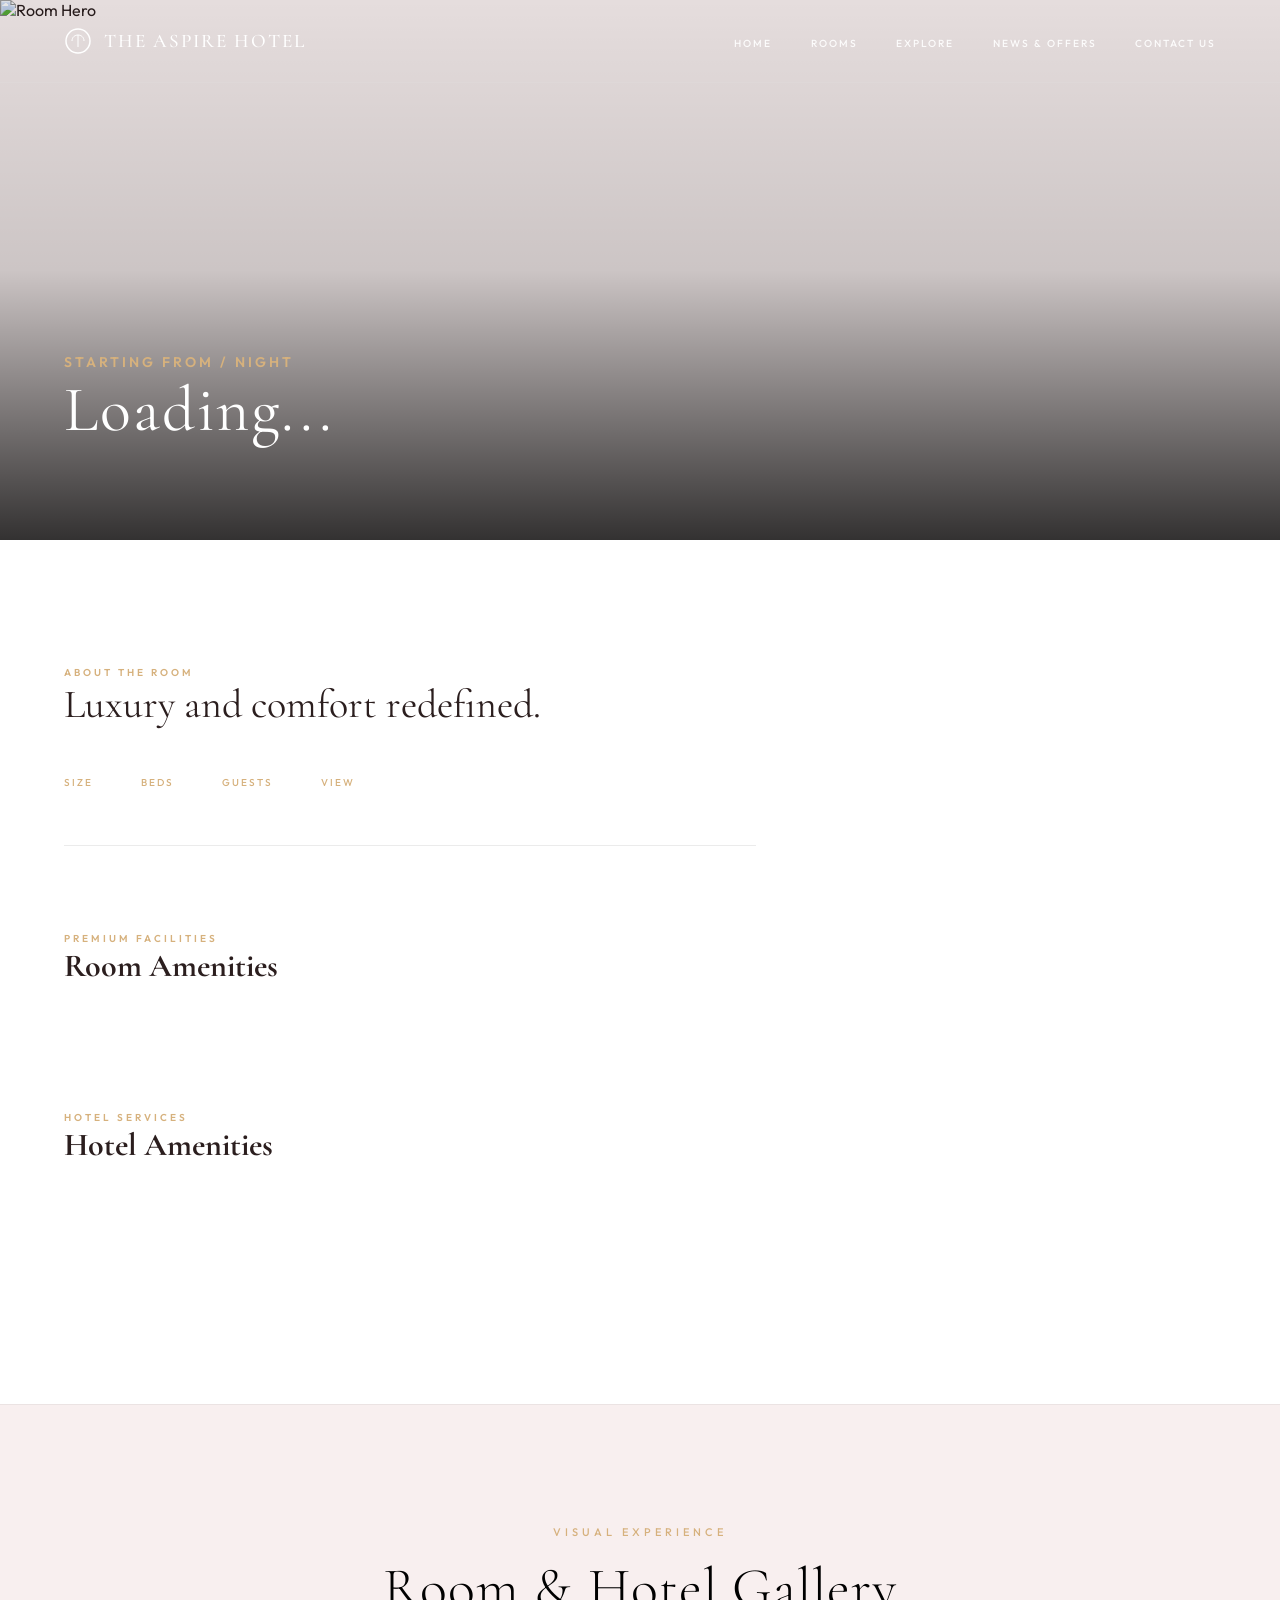
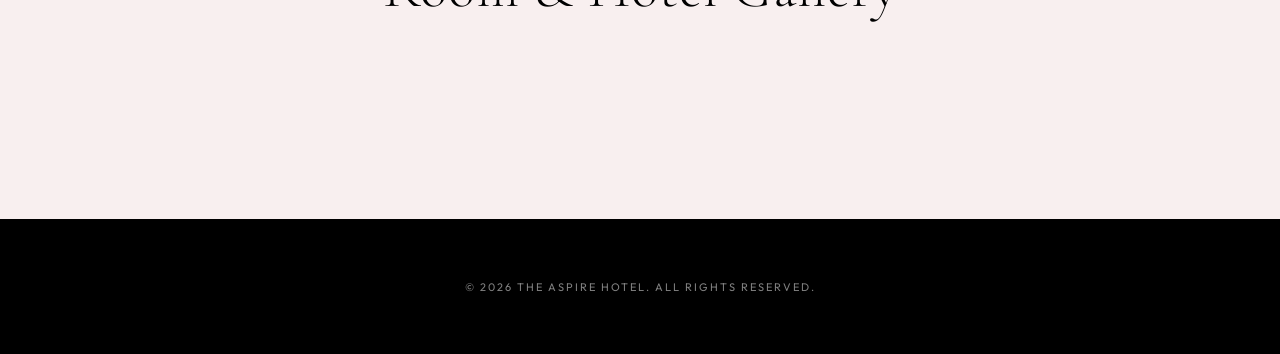
==== room-details.html @ 293cb463 "new" ====
<!doctype html>
<html lang="en">
  <head>
    <meta charset="UTF-8" />
    <meta name="viewport" content="width=device-width, initial-scale=1.0" />
    <title>Room Details – The Aspire Hotel</title>
    <link rel="stylesheet" href="./style.css" />
  </head>
  <body>
    <!-- NAV (Glassmorphism) -->
    <nav id="main-nav" class="scrolled">
      <a href="./index.html#home" class="nav-logo">
        <svg viewBox="0 0 28 28" fill="none" xmlns="http://www.w3.org/2000/svg">
          <circle
            cx="14"
            cy="14"
            r="12"
            stroke="currentColor"
            stroke-width="1.5"
          />
          <path
            d="M8 14 C8 10 11 8 14 8 C17 8 20 10 20 14"
            stroke="currentColor"
            stroke-width="1"
            fill="none"
          />
          <line
            x1="14"
            y1="8"
            x2="14"
            y2="20"
            stroke="currentColor"
            stroke-width="1"
          />
        </svg>
        The Aspire Hotel
      </a>
      <ul class="nav-links">
        <li><a href="./index.html#home">Home</a></li>
        <li><a href="./index.html#rooms">Rooms</a></li>
        <li><a href="./index.html#explore">Explore</a></li>
        <li><a href="./index.html#news-offers">News & Offers</a></li>
        <li><a href="./index.html#contact">Contact Us</a></li>
      </ul>
      <button class="nav-hamburger" id="nav-hamburger" aria-label="Open menu">
        <span></span><span></span><span></span>
      </button>
    </nav>

    <!-- MOBILE MENU DRAWER -->
    <div class="mobile-menu" id="mobile-menu">
      <button
        class="mobile-menu-close"
        id="mobile-menu-close"
        aria-label="Close menu"
      >
        ✕
      </button>
      <ul class="mobile-nav-links">
        <li><a href="./index.html#home">Home</a></li>
        <li><a href="./index.html#rooms">Rooms</a></li>
        <li><a href="./index.html#explore">Explore</a></li>
        <li><a href="./index.html#news-offers">News & Offers</a></li>
        <li><a href="./index.html#contact">Contact Us</a></li>
      </ul>
    </div>
    <div class="mobile-menu-overlay" id="mobile-menu-overlay"></div>

    <!-- HERO SECTION -->
    <section class="details-hero">
      <img
        src=""
        id="details-hero-img"
        alt="Room Hero"
        class="details-hero-img"
      />
      <div class="details-hero-overlay">
        <span class="details-room-price" id="room-price-info"
          >Starting From <span id="room-price-val"></span> / Night</span
        >
        <h1 class="details-room-name" id="room-name">Loading...</h1>
      </div>
    </section>

    <!-- MAIN CONTENT -->
    <main class="details-main">
      <div class="details-grid">
        <div class="details-content">
          <div class="reveal">
            <span class="amenities-eyebrow">ABOUT THE ROOM</span>
            <h2 class="title">Luxury and comfort redefined.</h2>
            <p class="details-desc" id="details-desc"></p>
          </div>

          <!-- Room Stats -->
          <div class="details-stats reveal">
            <div class="stat-box">
              <span class="label">Size</span>
              <span class="value" id="stat-size"></span>
            </div>
            <div class="stat-box">
              <span class="label">Beds</span>
              <span class="value" id="stat-beds"></span>
            </div>
            <div class="stat-box">
              <span class="label">Guests</span>
              <span class="value" id="stat-guests"></span>
            </div>
            <div class="stat-box">
              <span class="label">View</span>
              <span class="value" id="stat-view"></span>
            </div>
          </div>

          <!-- Room Amenities -->
          <div class="amenities-container">
            <div class="amenities-header reveal">
              <span class="amenities-eyebrow">PREMIUM FACILITIES</span>
              <h3 class="amenities-title">Room Amenities</h3>
            </div>
            <div class="amenities-grid" id="room-amenities-grid">
              <!-- Dynamically populated -->
            </div>
          </div>

          <!-- Hotel Amenities -->
          <div class="amenities-container">
            <div class="amenities-header reveal">
              <span class="amenities-eyebrow">HOTEL SERVICES</span>
              <h3 class="amenities-title">Hotel Amenities</h3>
            </div>
            <div class="amenities-grid" id="hotel-amenities-grid">
              <!-- Dynamically populated -->
            </div>
          </div>
        </div>
      </div>
    </main>

    <!-- DIRECT GALLERY GRID VIEW (Full Width) -->
    <section class="details-gallery reveal">
      <div class="gallery-header-new">
        <span class="section-eyebrow">VISUAL EXPERIENCE</span>
        <h2 class="section-title">Room & Hotel Gallery</h2>
      </div>
      <div class="gallery-grid-new" id="gallery-grid">
        <!-- Dynamically populated -->
      </div>
    </section>

    <!-- FOOTER (Simplified) -->
    <footer
      style="padding: 60px 0; background: #000; color: #fff; text-align: center"
    >
      <p style="font-size: 11px; letter-spacing: 2px; opacity: 0.5">
        &copy; 2026 THE ASPIRE HOTEL. ALL RIGHTS RESERVED.
      </p>
    </footer>

    <!-- LIGHTBOX MODAL -->
    <div id="lightbox" class="lightbox">
      <span class="lightbox-close">&times;</span>
      <button class="lightbox-prev">&lsaquo;</button>
      <div class="lightbox-content">
        <img id="lightbox-img" src="" alt="Gallery Image" />
        <div id="lightbox-caption" class="lightbox-caption"></div>
      </div>
      <button class="lightbox-next">&rsaquo;</button>
    </div>

    <!-- Scripts -->
    <script src="./roomsData.js"></script>
    <script src="./script.js"></script>
  </body>
</html>
---- style.css ----
@import url("https://fonts.googleapis.com/css2?family=Cormorant+Garamond:ital,wght@0,300;0,400;0,500;0,600;1,300;1,400&family=Outfit:wght@200;300;400;500;700&display=swap");

:root {
  /* OKLCH Color Palette - Premium Light Theme */
  --gold: oklch(0.78 0.08 75);
  --gold-light: oklch(0.85 0.06 75);
  --gold-dark: oklch(0.65 0.12 75);

  --base: oklch(0.98 0.01 20);
  --surface: oklch(0.96 0.01 20);
  --elevated: oklch(0.94 0.01 20);

  --text-main: oklch(0.25 0.02 20);
  --text-muted: oklch(0.45 0.02 20);

  --font-serif: "Cormorant Garamond", serif;
  --font-sans: "Outfit", sans-serif;

  --glass-bg: rgba(255, 255, 255, 0.7);
  --glass-border: rgba(0, 0, 0, 0.08);
  --shadow-sm: 0 4px 12px rgba(0, 0, 0, 0.05);
  --shadow-md: 0 12px 32px rgba(0, 0, 0, 0.08);

  /* Fluid Sizing & Typography */
  --space-unit: clamp(1rem, 2vw, 2rem);
  --section-padding: clamp(60px, 10vw, 120px);
  --container-px: clamp(24px, 5vw, 64px);

  --h1-size: clamp(40px, 8vw, 90px);
  --h2-size: clamp(32px, 5vw, 56px);
  --h3-size: clamp(24px, 3vw, 32px);
  --body-size: clamp(14px, 1.1vw, 16px);
}

.container {
  max-width: 1400px;
  margin: 0 auto;
  width: 100%;
}

/* ── GENERIC SECTION HEADERS ── */
.section-header {
  text-align: center;
  margin-bottom: clamp(40px, 8vw, 80px);
}

.section-eyebrow {
  display: block;
  font-size: 11px;
  letter-spacing: 4px;
  color: var(--gold);
  margin-bottom: 16px;
  font-weight: 500;
  text-transform: uppercase;
}

.section-title {
  font-family: var(--font-serif);
  font-size: var(--h2-size);
  color: #000;
  font-weight: 300;
  letter-spacing: 1px;
  line-height: 1.2;
}

.section-sub {
  font-size: 16px;
  color: var(--text-muted);
  max-width: 600px;
  margin: 20px auto 0;
  line-height: 1.6;
  font-weight: 300;
}

*,
*::before,
*::after {
  margin: 0;
  padding: 0;
  box-sizing: border-box;
}

html {
  scroll-behavior: smooth;
  scroll-padding-top: 100px; /* Enhanced for sticky header */
}

img,
svg {
  max-width: 100%;
  height: auto;
  display: block;
}

body {
  font-family: var(--font-sans);
  background: var(--base);
  color: var(--text-main);
  overflow-x: hidden;
  -webkit-font-smoothing: antialiased;
}

/* ── NAV ── */
nav {
  position: fixed;
  top: 0;
  left: 0;
  right: 0;
  z-index: 1000;
  display: flex;
  align-items: center;
  justify-content: space-between;
  gap: 40px; /* Prevent merging on zoom */
  padding: clamp(16px, 3vh, 32px) var(--container-px);
  transition: all 0.5s cubic-bezier(0.19, 1, 0.22, 1);
  border-bottom: 1px solid rgba(255, 255, 255, 0.05);
}

nav.scrolled {
  padding: 14px var(--container-px);
  background: rgba(255, 255, 255, 0.85);
  backdrop-filter: blur(24px);
  -webkit-backdrop-filter: blur(24px);
  border-bottom: 1px solid rgba(0, 0, 0, 0.1);
  box-shadow: 0 10px 30px rgba(0, 0, 0, 0.03);
}

.nav-logo {
  display: flex;
  align-items: center;
  gap: 12px;
  font-family: var(--font-serif);
  font-size: clamp(16px, 1.5vw, 20px);
  font-weight: 500;
  color: #fff;
  letter-spacing: 2px;
  text-transform: uppercase;
  text-decoration: none;
  transition: color 0.4s ease;
  white-space: nowrap;
}

nav.scrolled .nav-logo {
  color: var(--text-main);
}

.nav-logo svg {
  width: 28px !important;
  height: 28px !important;
  flex-shrink: 0;
  transition: transform 0.3s ease;
}

.nav-links {
  display: flex;
  gap: clamp(20px, 3vw, 40px);
  list-style: none;
}

.nav-links a {
  color: rgba(255, 255, 255, 0.9);
  font-size: clamp(10px, 0.8vw, 11px);
  letter-spacing: 2px;
  text-transform: uppercase;
  text-decoration: none;
  font-weight: 500;
  transition: all 0.3s ease;
  position: relative;
  white-space: nowrap;
}

nav.scrolled .nav-links a {
  color: var(--text-main);
}

.nav-links a::after {
  content: "";
  position: absolute;
  bottom: -4px;
  left: 0;
  width: 0;
  height: 1px;
  background: var(--gold);
  transition: width 0.3s ease;
}

.nav-links a:hover {
  color: var(--gold);
  opacity: 1;
}

.nav-links a:hover::after {
  width: 100%;
}

.nav-btn {
  background: var(--gold);
  color: #fff;
  padding: 12px 28px;
  font-size: 11px;
  letter-spacing: 2.2px;
  text-transform: uppercase;
  font-weight: 600;
  font-family: var(--font-sans);
  border: none;
  border-radius: 0;
  cursor: pointer;
  transition: all 0.4s cubic-bezier(0.19, 1, 0.22, 1);
  text-decoration: none;
}

.nav-btn:hover {
  background: var(--gold-light);
  transform: translateY(-2px);
  box-shadow: 0 4px 20px rgba(0, 0, 0, 0.4);
}

/* Hamburger */
.nav-hamburger {
  display: none;
  flex-direction: column;
  gap: 5px;
  background: none;
  border: none;
  cursor: pointer;
  padding: 6px;
}

.nav-hamburger span {
  display: block;
  width: 24px;
  height: 2px;
  background: #fff;
  border-radius: 2px;
  transition: all 0.3s cubic-bezier(0.4, 0, 0.2, 1);
}

nav.scrolled .nav-hamburger span {
  background: var(--text-main);
}

/* ── MOBILE MENU ── */
.mobile-menu {
  position: fixed;
  top: 0;
  right: -100%;
  width: min(320px, 85vw);
  height: 100vh;
  background: var(--surface);
  z-index: 2000;
  padding: 60px 40px 40px;
  transition: right 0.4s cubic-bezier(0.4, 0, 0.2, 1);
  border-left: 1px solid var(--glass-border);
  display: flex;
  flex-direction: column;
}

.mobile-menu.open {
  right: 0;
}

.mobile-menu-close {
  position: absolute;
  top: 20px;
  right: 20px;
  background: none;
  border: 1px solid var(--glass-border);
  color: var(--text-main);
  width: 36px;
  height: 36px;
  border-radius: 50%;
  font-size: 14px;
  cursor: pointer;
  transition: all 0.3s;
}

.mobile-menu-close:hover {
  border-color: var(--gold);
  color: var(--gold);
}

.mobile-nav-links {
  list-style: none;
  display: flex;
  flex-direction: column;
  gap: 28px;
  margin-top: 20px;
}

.mobile-nav-links a {
  color: var(--text-main);
  text-decoration: none;
  font-family: var(--font-serif);
  font-size: 24px;
  font-weight: 400;
  letter-spacing: 2px;
  transition: color 0.3s;
}

.mobile-nav-links a:hover {
  color: var(--gold);
}

.mobile-menu-overlay {
  position: fixed;
  inset: 0;
  background: rgba(0, 0, 0, 0.6);
  z-index: 1999;
  opacity: 0;
  pointer-events: none;
  transition: opacity 0.4s;
  backdrop-filter: blur(4px);
}

.mobile-menu-overlay.open {
  opacity: 1;
  pointer-events: all;
}

/* ── HERO ── */
.hero {
  min-height: 100vh;
  position: relative;
  display: flex;
  flex-direction: column;
  align-items: center;
  justify-content: center;
  overflow: hidden;
  padding-top: 80px;
}

/* ── SLIDER SYSTEM ── */
[data-slider] {
  position: relative;
  overflow: hidden;
  width: 100%;
}

.hero-slider {
  position: absolute;
  inset: 0;
  height: 100%;
  width: 100%;
}

.hero-video {
  position: absolute;
  inset: 0;
  width: 100%;
  height: 100%;
  object-fit: cover;
  z-index: 0;
}

.slider-track {
  display: flex;
  height: 100%;
  transition: transform 0.8s cubic-bezier(0.65, 0, 0.35, 1);
  will-change: transform;
}

.slider-slide {
  flex: 0 0 100%;
  width: 100%;
  height: 100%;
  position: relative;
  background-size: cover;
  background-position: center;
}

.slider-slide img {
  width: 100%;
  height: 100%;
  object-fit: cover;
}

/* Hero Specific Navigation */
.hero-nav .slider-arrow {
  position: absolute;
  top: clamp(60%, 75%, 85%); /* Position lower on mobile/zoom */
  transform: translateY(-50%);
  width: clamp(44px, 5vw, 54px);
  height: clamp(44px, 5vw, 54px);
  background: rgba(0, 0, 0, 0.3);
  backdrop-filter: blur(10px);
  -webkit-backdrop-filter: blur(10px);
  border: 1px solid rgba(255, 255, 255, 0.2);
  color: #fff;
  border-radius: 50%;
  display: flex;
  align-items: center;
  justify-content: center;
  cursor: pointer;
  transition: all 0.3s ease;
  z-index: 100;
}

.hero-nav .slider-arrow.prev {
  left: var(--container-px);
}

.hero-nav .slider-arrow.next {
  right: var(--container-px);
}

.hero-slider .slider-dots {
  position: absolute;
  bottom: 40px;
  left: 50%;
  transform: translateX(-50%);
  display: flex;
  gap: 12px;
  z-index: 10;
}

.slider-dot {
  width: 8px;
  height: 8px;
  border-radius: 50%;
  background: rgba(255, 255, 255, 0.5);
  cursor: pointer;
  transition: all 0.4s cubic-bezier(0.175, 0.885, 0.32, 1.275);
  border: 1px solid rgba(0, 0, 0, 0.1);
  padding: 0;
}

.slider-dot.active {
  background: var(--gold);
  transform: scale(1.6);
  border-color: var(--gold);
}

/* Room Specific */
.room-slider {
  height: 100%;
}

.room-slider .slider-arrow {
  position: absolute;
  top: 50%;
  transform: translateY(-50%);
  width: 40px;
  height: 40px;
  background: rgba(255, 255, 255, 0.8);
  border: none;
  color: var(--text-main);
  border-radius: 50%;
  display: flex;
  align-items: center;
  justify-content: center;
  cursor: pointer;
  transition: all 0.3s;
  opacity: 0;
  z-index: 10;
}

.room-slider:hover .slider-arrow {
  opacity: 1;
}

.room-slider .slider-arrow:hover {
  background: var(--gold);
  color: #fff;
}

.room-slider .slider-arrow.prev {
  left: 20px;
}
.room-slider .slider-arrow.next {
  right: 20px;
}

.room-slider .slider-arrow svg {
  width: 20px;
  height: 20px;
}

.hero-bg {
  display: none; /* Removed in favor of hero-slider */
}

.hero-overlay {
  position: absolute;
  inset: 0;
  background: linear-gradient(
    180deg,
    rgba(0, 0, 0, 0.5) 0%,
    rgba(0, 0, 0, 0.2) 30%,
    rgba(0, 0, 0, 0.3) 70%,
    rgba(0, 0, 0, 0.6) 100%
  );
  z-index: 1;
}

.hero-content {
  position: relative;
  z-index: 2;
  text-align: center;
  color: #fff;
  max-width: 900px;
  animation: fadeUp 1.4s cubic-bezier(0.19, 1, 0.22, 1) both;
}

.hero-stars {
  color: var(--gold);
  font-size: 14px;
  letter-spacing: 8px;
  margin-bottom: 24px;
  display: flex;
  justify-content: center;
}

.hero-title {
  font-family: var(--font-serif);
  font-size: var(--h1-size);
  font-weight: 400;
  color: #fff;
  letter-spacing: clamp(4px, 1vw, 8px);
  text-transform: uppercase;
  line-height: 1;
  margin-bottom: 24px;
}

.hero-sub {
  color: rgba(255, 255, 255, 0.9);
  font-size: clamp(14px, 1.5vw, 18px);
  font-weight: 300;
  letter-spacing: 0.5px;
  max-width: 600px;
  margin: 0 auto 40px;
  line-height: 1.6;
}

.hero-explore {
  display: inline-flex;
  align-items: center;
  gap: 12px;
  color: #fff;
  font-size: 12px;
  letter-spacing: 4px;
  text-transform: uppercase;
  text-decoration: none;
  font-weight: 500;
  border-bottom: 1px solid rgba(255, 255, 255, 0.3);
  padding-bottom: 8px;
  transition: all 0.4s ease;
}

.hero-explore:hover {
  letter-spacing: 6px;
  border-color: #fff;
  gap: 20px;
}

/* Scroll Indicator */
.hero-scroll {
  position: absolute;
  right: clamp(20px, 4vw, 64px); /* Responsive offset */
  bottom: 120px; /* Move UP above bottom bar and away from arrow */
  display: flex;
  flex-direction: column;
  align-items: center;
  gap: 20px;
  color: #fff;
  z-index: 20; /* Above overlays */
  pointer-events: none;
}

.hero-scroll span {
  writing-mode: vertical-rl;
  font-size: 10px;
  letter-spacing: 5px;
  font-weight: 500;
  opacity: 0.7;
}

.scroll-line {
  width: 1px;
  height: 80px;
  background: linear-gradient(
    180deg,
    rgba(255, 255, 255, 0.5) 0%,
    rgba(255, 255, 255, 0) 100%
  );
}

/* Hero Bottom Bar */
.hero-bottom-bar {
  position: absolute;
  bottom: 0;
  left: 0;
  right: 0;
  height: clamp(40px, 12vh, 60px);

  -webkit-backdrop-filter: blur(14px);
  display: flex;
  align-items: center;
  justify-content: space-between;
  padding: 0 var(--container-px);
  z-index: 5; /* Below navigation and arrows */
}

.hero-op-info {
  display: flex;
  align-items: stretch;
  height: 100%;
}

.since-box {
  background: #fff;
  color: #000;
  display: flex;
  align-items: center;
  padding: 0 40px;
  font-size: 11px;
  letter-spacing: 2px;
  font-weight: 600;
}

.story-link {
  background: var(--gold);
  color: #fff;
  display: flex;
  align-items: center;
  padding: 0 40px;
  font-size: 11px;
  letter-spacing: 2.5px;
  text-decoration: none;
  font-weight: 600;
  transition: background 0.3s;
}

.story-link:hover {
  background: var(--gold-dark);
}

.hero-stats {
  display: flex;
  gap: clamp(20px, 4vw, 60px);
  color: #fff;
}

.stat-item {
  display: flex;
  flex-direction: column;
  gap: 4px;
}

.stat-val {
  font-family: var(--font-serif);
  font-size: 24px;
  font-weight: 500;
}

.stat-lab {
  font-size: 10px;
  letter-spacing: 2px;
  opacity: 0.6;
  text-transform: uppercase;
}

.star-mini {
  color: var(--gold);
  font-size: 12px;
}

/* (Booking strip styles removed) */

/* ── FEATURES ROW ── */
.features-row {
  background: #fff;
  padding: var(--section-padding) var(--container-px);
  border-bottom: 1px solid var(--glass-border);
}

.features-grid {
  max-width: 1400px;
  margin: 0 auto;
  display: flex;
  flex-wrap: nowrap;
  justify-content: space-between;
  gap: clamp(20px, 3vw, 40px);
}

.feature-item {
  flex: 1;
  text-align: center;
  display: flex;
  flex-direction: column;
  align-items: center;
  min-width: 0; /* Allow shrinking below content size if needed */
}

.feature-icon {
  width: clamp(48px, 6vw, 64px);
  height: clamp(48px, 6vw, 64px);
  margin-bottom: 24px;
  color: var(--gold);
  transition: transform 0.4s ease;
}

.feature-icon svg {
  width: 56px !important;
  height: 56px !important;
  display: block;
}

.feature-item:hover .feature-icon {
  transform: translateY(-5px);
}

.feature-title {
  font-family: var(--font-serif);
  font-size: 20px;
  font-weight: 500;
  color: #000;
  margin-bottom: 16px;
  line-height: 1.3;
}

.feature-text {
  font-size: 14px;
  color: var(--text-muted);
  line-height: 1.7;
  max-width: 240px;
}

.btn-primary,
.btn-outline {
  padding: 14px 32px;
  font-size: 11px;
  letter-spacing: 2px;
  text-transform: uppercase;
  font-weight: 600;
  font-family: var(--font-sans);
  cursor: pointer;
  transition: all 0.3s;
  display: inline-flex;
  align-items: center;
  justify-content: center;
  border: none;
}

.btn-primary {
  background: var(--gold);
  color: #fff;
}

.btn-primary:hover {
  background: var(--gold-light);
  transform: translateY(-2px);
}

.btn-outline {
  background: transparent;
  color: var(--text-main);
  border: 1px solid var(--glass-border);
}

.btn-outline:hover {
  border-color: var(--gold);
  color: var(--gold);
}

.room-actions {
  display: flex;
  gap: 16px;
}

/* ── EXPLORE / GALLERY ── */
.explore {
  padding: 100px 48px;
}

.gallery-grid {
  display: grid;
  grid-template-columns: repeat(3, 1fr);
  grid-template-rows: 300px 300px;
  gap: 20px;
}

.gallery-cell {
  position: relative;
  overflow: hidden;
  border-radius: 4px;
}

.gallery-cell img {
  width: 100%;
  height: 100%;
  object-fit: cover;
  transition: transform 0.8s ease;
}

.gallery-cell:hover img {
  transform: scale(1.1);
}

.gallery-cell:nth-child(1) {
  grid-column: 1 / 3;
  grid-row: 1 / 3;
}
.gallery-cell:nth-child(2) {
  grid-column: 3;
  grid-row: 1;
}
.gallery-cell:nth-child(3) {
  grid-column: 3;
  grid-row: 2;
}

.gallery-label {
  position: absolute;
  bottom: 0;
  left: 0;
  right: 0;
  padding: 30px;
  background: linear-gradient(to top, rgba(255, 255, 255, 0.9), transparent);
  font-size: 13px;
  letter-spacing: 3px;
  text-transform: uppercase;
  color: var(--text-main);
  z-index: 2;
  font-weight: 500;
}

/* ── NEWS & OFFERS ── */
.news-offers {
  padding: var(--section-padding) var(--container-px);
  background: var(--elevated);
}

.offers-grid {
  display: flex;
  flex-wrap: wrap;
  justify-content: center;
  gap: 24px;
}

.offer-card {
  flex: 1 1 350px;
  background: var(--surface);
  border: 1px solid var(--glass-border);
  padding: 40px 32px;
  transition:
    transform 0.3s,
    box-shadow 0.3s,
    border-color 0.3s;
  position: relative;
  overflow: hidden;
  border-radius: 12px;
}

.offer-card::after {
  content: "";
  position: absolute;
  bottom: 0;
  left: 0;
  right: 0;
  height: 2px;
  background: linear-gradient(90deg, var(--gold-dark), var(--gold-light));
  transform: scaleX(0);
  transform-origin: left;
  transition: transform 0.4s ease;
}

.offer-card:hover::after {
  transform: scaleX(1);
}

.offer-card:hover {
  transform: translateY(-6px);
  box-shadow: var(--shadow-md);
  border-color: var(--gold);
}

.offer-badge {
  display: inline-block;
  font-size: 9px;
  letter-spacing: 3px;
  text-transform: uppercase;
  color: var(--dark-base);
  background: var(--gold);
  padding: 5px 12px;
  border-radius: 2px;
  margin-bottom: 20px;
  font-weight: 600;
}

.offer-title {
  font-family: var(--font-serif);
  font-size: 26px;
  font-weight: 400;
  color: var(--text-main);
  margin-bottom: 16px;
  line-height: 1.2;
}

.offer-desc {
  font-size: 14px;
  color: var(--text-muted);
  line-height: 1.75;
  font-weight: 300;
  margin-bottom: 28px;
}

.offer-link {
  color: var(--gold);
  text-decoration: none;
  font-size: 12px;
  letter-spacing: 2px;
  text-transform: uppercase;
  font-weight: 500;
  transition:
    gap 0.3s,
    opacity 0.3s;
  display: inline-flex;
  align-items: center;
  gap: 8px;
}

.offer-link:hover {
  opacity: 0.75;
  gap: 14px;
}

/* ── MAP ── */
.map-section {
  padding: 100px 48px;
}

.map-container {
  border: 1px solid var(--glass-border);
  border-radius: 4px;
  overflow: hidden;
  box-shadow: 0 20px 60px rgba(0, 0, 0, 0.5);
}

.map-container iframe {
  display: block;
  filter: grayscale(60%) invert(90%) sepia(20%) hue-rotate(180deg);
  opacity: 0.85;
  transition:
    filter 0.4s,
    opacity 0.4s;
}

.map-container:hover iframe {
  filter: grayscale(20%) invert(90%) sepia(15%) hue-rotate(180deg);
  opacity: 1;
}

/* ── FOOTER ── */
footer {
  background: black;
  padding: 80px 48px 40px;
  border-top: 1px solid var(--glass-border);
}

.footer-grid {
  display: grid;
  grid-template-columns: 1.5fr 1fr 1fr 1fr;
  gap: 48px;
  margin-bottom: 60px;
}

.footer-logo {
  font-family: var(--font-serif);
  font-size: 22px;
  color: var(--gold);
  letter-spacing: 3px;
  text-transform: uppercase;
  display: block;
  margin-bottom: 24px;
}

.footer-col-title {
  font-size: 12px;
  letter-spacing: 3px;
  text-transform: uppercase;
  color: var(--gold);
  margin-bottom: 24px;
}

.footer-links {
  list-style: none;
  display: flex;
  flex-direction: column;
  gap: 12px;
}

.footer-links a {
  color: var(--text-muted);
  text-decoration: none;
  font-size: 14px;
  transition: color 0.3s;
}

.footer-links a:hover {
  color: var(--gold);
}

/* ── ANIMATIONS ── */
.reveal {
  opacity: 0;
  transform: translateY(30px);
  transition:
    opacity 0.8s cubic-bezier(0.16, 1, 0.3, 1),
    transform 0.8s cubic-bezier(0.16, 1, 0.3, 1);
}
.reveal.visible {
  opacity: 1;
  transform: translateY(0);
}

@keyframes fadeUp {
  from {
    opacity: 0;
    transform: translateY(40px);
  }
  to {
    opacity: 1;
    transform: translateY(0);
  }
}

/* ── MEDIA QUERIES CONSOLIDATED AT END OF FILE ── */

/* ── WELCOME SECTION ── */
.welcome-section {
  background: #fff;
  padding: var(--section-padding) var(--container-px);
}

.welcome-container {
  max-width: 1400px;
  margin: 0 auto;
  display: flex;
  flex-wrap: wrap;
  gap: clamp(40px, 6vw, 80px);
  align-items: center;
}

.welcome-visuals {
  flex: 1 1 500px;
  position: relative;
  display: flex;
  gap: 20px;
  min-height: clamp(350px, 40vw, 600px);
}

.img-stagger-1 {
  width: 45%;
  height: 450px;
  transform: translateY(50px);
}

.img-stagger-2 {
  width: 55%;
  height: 550px;
}

.welcome-visuals img {
  width: 100%;
  height: 100%;
  object-fit: cover;
  border-radius: 4px;
  box-shadow: var(--shadow-md);
}

.welcome-content {
  flex: 1 1 400px;
  display: flex;
  flex-direction: column;
  gap: 24px;
}

.welcome-content .eyebrow {
  font-size: 11px;
  letter-spacing: 4px;
  color: var(--gold);
  font-weight: 500;
  margin-bottom: 12px;
  display: block;
}

.welcome-content .title {
  font-family: var(--font-serif);
  font-size: var(--h2-size);
  color: #000;
  line-height: 1.1;
  font-weight: 400;
}

.welcome-content .description {
  font-size: 16px;
  color: var(--text-muted);
  line-height: 1.8;
  font-weight: 300;
  max-width: 520px;
}

.btn-lara-read {
  background: var(--gold);
  color: #fff;
  padding: 18px 40px;
  font-size: 11px;
  letter-spacing: 3px;
  text-transform: uppercase;
  text-decoration: none;
  font-weight: 600;
  width: fit-content;
  transition: all 0.4s ease;
}

.btn-lara-read:hover {
  background: var(--gold-dark);
  transform: translateY(-3px);
  box-shadow: 0 10px 20px rgba(0, 0, 0, 0.1);
}

/* Ratings Strip */
.ratings-row {
  margin-top: clamp(60px, 8vw, 100px);
  padding-top: 60px;
  border-top: 1px solid #f0f0f0;
}

.ratings-container {
  max-width: 1400px;
  margin: 0 auto;
  display: flex;
  flex-wrap: wrap;
  justify-content: center;
  gap: clamp(30px, 5vw, 80px);
}

.rating-item {
  display: flex;
  align-items: center;
  gap: 20px;
}

.rating-logo {
  width: 48px;
  height: 48px;
  background: #f8f8f8;
  display: flex;
  align-items: center;
  justify-content: center;
  border-radius: 8px;
  font-size: 20px;
  font-weight: 700;
  color: #003580; /* Booking.com Blue */
}

.rating-logo.brand-agoda {
  color: #ff567d; /* Agoda Pinkish */
}

.rating-logo.brand-trip {
  background: #fff;
  color: #34e0a1; /* TripAdvisor Green */
}

.rating-logo svg {
  width: 32px !important;
  height: 32px !important;
  display: block;
}

.rating-info {
  display: flex;
  flex-direction: column;
  gap: 4px;
}

.rating-val {
  font-size: 15px;
  font-weight: 700;
  color: #000;
}

.rating-val .stars {
  color: #ffb700;
  margin: 0 4px;
}

.rating-val .quality {
  color: #26a69a;
  font-size: 13px;
  font-weight: 500;
}

.rating-count {
  font-size: 12px;
  color: var(--text-muted);
}

/* ── ROOMS COLLECTION SLIDER ── */
.rooms {
  background: #fdfaf7;
  padding: var(--section-padding) var(--container-px);
}

.rooms-header {
  text-align: center;
  margin-bottom: 80px;
}

.rooms-header .eyebrow {
  display: block;
  font-size: 11px;
  letter-spacing: 4px;
  color: var(--gold);
  margin-bottom: 20px;
  font-weight: 500;
}

.rooms-header .title {
  font-family: var(--font-serif);
  font-size: var(--h2-size);
  color: #000;
  font-weight: 300;
  letter-spacing: 1px;
}

.collection-slider {
  max-width: 1400px;
  margin: 0 auto;
  position: relative;
  overflow: hidden; /* CRITICAL: Prevent 1980px overflow bug */
}

.collection-slider .slider-track {
  display: flex;
  transition: transform 0.8s cubic-bezier(0.77, 0, 0.175, 1);
}

.collection-slider .slider-slide {
  flex: 0 0 100%;
  padding: 0 100px; /* Space for the floating arrows */
}

.room-card-large {
  display: flex;
  flex-wrap: wrap;
  background: #fff;
  min-height: min-content;
  box-shadow: 0 30px 60px rgba(0, 0, 0, 0.05);
  overflow: hidden;
  border-radius: 8px;
}

.room-info-pane {
  padding: clamp(32px, 5vw, 60px);
  flex: 1 1 450px;
  display: flex;
  flex-direction: column;
  justify-content: center;
}

.room-price-info {
  font-size: 13px;
  color: var(--text-muted);
  letter-spacing: 1px;
  margin-bottom: 12px;
}

.room-price-info .price-val {
  font-size: 28px;
  color: var(--gold);
  font-weight: 600;
  font-family: var(--font-serif);
  vertical-align: middle;
}

.room-name-large {
  font-family: var(--font-serif);
  font-size: var(--h3-size);
  color: #000;
  margin-bottom: 24px;
  font-weight: 400;
}

.room-desc-large {
  font-size: 15px;
  color: var(--text-muted);
  line-height: 1.8;
  margin-bottom: 40px;
  font-weight: 300;
}

.room-details-grid {
  display: grid;
  grid-template-columns: repeat(2, 1fr);
  gap: 24px;
  margin-bottom: 48px;
}

.detail-item {
  display: flex;
  align-items: center;
  gap: 12px;
}

.detail-item svg {
  width: 22px !important;
  height: 22px !important;
  color: var(--gold);
  opacity: 0.8;
  flex-shrink: 0;
  display: block;
}

.detail-item span {
  font-size: 11px;
  letter-spacing: 1px;
  text-transform: uppercase;
  color: var(--text-main);
  font-weight: 500;
}

.room-actions-large {
  display: flex;
  gap: 20px;
}

.btn-book-now {
  background: var(--gold);
  color: #fff;
  padding: 16px 32px;
  font-size: 11px;
  letter-spacing: 2px;
  font-weight: 600;
  text-decoration: none;
  display: inline-flex;
  align-items: center;
  transition: all 0.3s;
}

.btn-book-now:hover {
  background: var(--gold-dark);
}

.btn-view-room {
  background: transparent;
  color: #000;
  border: 1px solid #eee;
  padding: 16px 32px;
  font-size: 11px;
  letter-spacing: 2px;
  font-weight: 600;
  text-decoration: none;
  transition: all 0.3s;
}

.btn-view-room:hover {
  border-color: #000;
}

.room-actions-large.no-res {
  gap: 0;
}

.room-actions-large.no-res .btn-view-room {
  min-width: 240px;
  text-align: center;
}

.room-image-pane {
  flex: 1.2 1 450px;
  position: relative;
  overflow: hidden;
  min-height: 400px;
}

.room-image-pane img {
  width: 100%;
  height: 100%;
  object-fit: cover;
  transition: transform 0.8s ease;
}

.slider-slide:hover .room-image-pane img {
  transform: scale(1.05);
}

/* Custom Arrows for Collection Slider */
.collection-slider .slider-arrow {
  position: absolute;
  top: 50%;
  transform: translateY(-50%);
  width: 60px;
  height: 60px;
  background: rgba(0, 0, 0, 0.05);
  border: none;
  border-radius: 50%;
  display: flex;
  align-items: center;
  justify-content: center;
  color: #666;
  cursor: pointer;
  transition: all 0.3s;
  z-index: 10;
}

.collection-slider .slider-arrow:hover {
  background: rgba(0, 0, 0, 0.1);
  color: #000;
}

.collection-slider .slider-arrow.prev {
  left: 0;
}
.collection-slider .slider-arrow.next {
  right: 0;
}

.collection-slider .slider-arrow svg {
  width: 24px;
  height: 24px;
}

.facilities-section {
  background: #fff;
  padding: var(--section-padding) var(--container-px);
}

.facilities-container {
  max-width: 1400px;
  margin: 0 auto;
  display: flex;
  flex-wrap: wrap;
  gap: clamp(40px, 6vw, 80px);
  align-items: center;
}

.facilities-visual {
  position: relative;
  height: 650px;
  overflow: hidden;
  border-radius: 4px;
}

.facilities-visual img {
  width: 100%;
  height: 100%;
  object-fit: cover;
  transition: transform 1.2s ease;
}

.facilities-visual:hover img {
  transform: scale(1.05);
}

.visual-tag {
  position: absolute;
  top: 40px;
  left: 40px;
  background: var(--gold);
  color: #fff;
  padding: 8px 16px;
  font-size: 10px;
  letter-spacing: 2px;
  font-weight: 600;
}

.facilities-content {
  display: flex;
  flex-direction: column;
  gap: 48px;
}

.facilities-header .eyebrow {
  font-size: 11px;
  letter-spacing: 4px;
  color: var(--gold);
  margin-bottom: 20px;
  display: block;
}

.facilities-header .title {
  font-family: var(--font-serif);
  font-size: var(--h2-size);
  color: #000;
  font-weight: 300;
}

.services-grid {
  display: flex;
  flex-wrap: wrap;
  gap: 40px;
}

.service-item {
  display: flex;
  flex-direction: column;
  gap: 20px;
}

.service-icon {
  width: 44px;
  height: 44px;
  color: var(--gold);
  opacity: 0.8;
  flex-shrink: 0;
}

.service-icon svg {
  width: 44px !important;
  height: 44px !important;
  display: block;
}

.service-info h3 {
  font-size: 18px;
  margin-bottom: 12px;
  font-weight: 500;
}

.service-info p {
  font-size: 14px;
  color: var(--text-muted);
  line-height: 1.6;
}

.btn-all-services {
  background: transparent;
  color: #000;
  padding: 16px 32px;
  border: 1px solid #eee;
  width: fit-content;
  font-size: 11px;
  letter-spacing: 2px;
  text-decoration: none;
  font-weight: 600;
  transition: all 0.3s;
}

.btn-all-services:hover {
  border-color: #000;
  transform: translateX(5px);
}

/* ── PREMIUM FOOTER ── */
.lara-footer {
  background: #0a0a0a;
  color: #fff;
  padding: var(--section-padding) var(--container-px) 40px;
  font-family: var(--font-sans);
}

.footer-container {
  max-width: 1400px;
  margin: 0 auto;
}

.footer-top {
  display: flex;
  flex-wrap: wrap;
  gap: clamp(40px, 6vw, 80px);
  padding-bottom: 80px;
  border-bottom: 1px solid rgba(255, 255, 255, 0.05);
}

.footer-col {
  flex: 1 1 200px;
}

.footer-col.brand-col {
  flex: 1.5 1 300px;
}

.footer-logo {
  font-family: var(--font-serif);
  font-size: 28px;
  letter-spacing: 4px;
  color: #fff;
  text-decoration: none;
  margin-bottom: 32px;
  display: block;
}

.brand-text {
  color: rgba(255, 255, 255, 0.5);
  font-size: 14px;
  line-height: 1.8;
  margin-bottom: 40px;
}

.social-links {
  display: flex;
  gap: 20px;
}

.social-links a {
  color: #fff;
  text-decoration: none;
  font-size: 12px;
  letter-spacing: 1px;
  opacity: 0.5;
  transition: opacity 0.3s;
}

.social-links a:hover {
  opacity: 1;
  color: var(--gold);
}

.footer-title {
  font-size: 12px;
  letter-spacing: 3px;
  color: var(--gold);
  margin-bottom: 40px;
  font-weight: 600;
}

.footer-nav {
  list-style: none;
  display: flex;
  flex-direction: column;
  gap: 16px;
}

.footer-nav a {
  color: rgba(255, 255, 255, 0.5);
  text-decoration: none;
  font-size: 14px;
  transition: all 0.3s;
}

.footer-nav a:hover {
  color: #fff;
  transform: translateX(5px);
}

.contact-info p {
  color: rgba(255, 255, 255, 0.5);
  font-size: 14px;
  line-height: 1.8;
  margin-bottom: 24px;
}

.contact-info .phone,
.contact-info .email {
  color: #fff;
  font-weight: 500;
  margin-bottom: 8px;
}

.newsletter-col p {
  color: rgba(255, 255, 255, 0.5);
  font-size: 14px;
  margin-bottom: 32px;
}

.newsletter-form {
  display: flex;
  border-bottom: 1px solid rgba(255, 255, 255, 0.1);
  padding-bottom: 12px;
}

.newsletter-form input {
  background: transparent;
  border: none;
  color: #fff;
  flex: 1;
  font-size: 14px;
  outline: none;
}

.newsletter-form button {
  background: transparent;
  border: none;
  color: var(--gold);
  font-size: 11px;
  letter-spacing: 2px;
  font-weight: 700;
  cursor: pointer;
  padding-left: 20px;
}

.footer-bottom {
  display: flex;
  justify-content: space-between;
  align-items: center;
  padding-top: 40px;
  color: rgba(255, 255, 255, 0.3);
  font-size: 12px;
}

.legal-links {
  display: flex;
  gap: 32px;
}

.legal-links a {
  color: inherit;
  text-decoration: none;
}

/* Fix Hero Nav Layering */
.hero-nav {
  z-index: 100 !important;
  pointer-events: auto !important;
}

@media (max-width: 1100px) {
  .room-card-large {
    flex-direction: column;
  }
  .room-image-pane {
    min-height: 350px;
    order: -1;
  }
  .room-info-pane {
    flex-basis: auto;
  }
}

/* ── MOBILE & ZOOM OPTIMIZATION ── */
@media (max-width: 1100px) {
  .room-card-large {
    flex-direction: column;
  }
  .room-image-pane {
    flex-basis: auto;
    min-height: 400px;
    order: -1;
  }
}

@media (max-width: 1024px) {
  nav {
    padding: 12px var(--container-px);
    background: rgba(255, 255, 255, 0.95);
    backdrop-filter: blur(14px);
  }
  .nav-links,
  .nav-btn {
    display: none !important;
  }
  .nav-hamburger {
    display: flex !important;
  }

  .features-grid {
    flex-wrap: wrap;
    justify-content: center;
    gap: 40px;
  }

  .feature-item {
    flex: 1 1 200px;
  }
  .nav-hamburger span {
    background: var(--text-main);
  }
  .nav-logo {
    color: var(--text-main);
  }

  .welcome-visuals {
    min-height: 400px;
  }
  .img-stagger-1,
  .img-stagger-2 {
    height: 350px;
  }

  .gallery-grid {
    grid-template-columns: 1fr;
    grid-template-rows: auto;
  }
  .gallery-cell {
    height: 300px;
  }

  .collection-slider .slider-slide {
    padding: 0 40px;
  }
  .collection-slider .slider-arrow {
    background: #fff;
    box-shadow: var(--shadow-sm);
  }

  .facilities-visual {
    height: 400px;
    width: 100%;
  }
}

@media (max-width: 768px) {
  .hero-bottom-bar {
    height: auto;
    flex-direction: column;
    padding: 40px var(--container-px);
    gap: 32px;
  }
  .hero-op-info {
    flex-direction: column;
    width: 100%;
  }
  .since-box,
  .story-link {
    padding: 15px;
    justify-content: center;
    width: 100%;
  }
  .hero-stats {
    gap: 40px;
    flex-wrap: wrap;
    justify-content: center;
  }
}

@media (max-width: 480px) {
  .room-details-grid {
    grid-template-columns: 1fr;
  }
  .footer-bottom {
    flex-direction: column;
    gap: 20px;
    text-align: center;
  }
  .legal-links {
    justify-content: center;
    gap: 16px;
  }
}

/* ── ROOM DETAILS PAGE ── */
.details-hero {
  height: clamp(400px, 60vh, 700px);
  position: relative;
  overflow: hidden;
}

.details-hero-img {
  width: 100%;
  height: 100%;
  object-fit: cover;
  transition: transform 1.2s cubic-bezier(0.19, 1, 0.22, 1);
}

.details-hero:hover .details-hero-img {
  transform: scale(1.05);
}

.details-hero-overlay {
  position: absolute;
  inset: 0;
  background: linear-gradient(
    0deg,
    rgba(0, 0, 0, 0.8) 0%,
    rgba(0, 0, 0, 0.2) 50%,
    rgba(0, 0, 0, 0.1) 100%
  );
  display: flex;
  flex-direction: column;
  justify-content: flex-end;
  padding: 80px var(--container-px);
  color: #fff;
  z-index: 2;
}

.details-room-name {
  font-family: var(--font-serif);
  font-size: clamp(32px, 6vw, 64px);
  margin-bottom: 12px;
  font-weight: 400;
  letter-spacing: 2px;
}

.details-room-price {
  font-size: 14px;
  letter-spacing: 3px;
  text-transform: uppercase;
  color: var(--gold);
  font-weight: 600;
}

.details-main {
  background: #fff;
  padding: clamp(60px, 10vw, 120px) var(--container-px);
}

.details-grid {
  display: grid;
  grid-template-columns: 1fr 380px;
  gap: 80px;
  max-width: 1400px;
  margin: 0 auto;
}

.details-content h2 {
  font-family: var(--font-serif);
  font-size: clamp(28px, 4vw, 40px);
  margin-bottom: 24px;
  font-weight: 400;
}

.details-desc {
  font-size: 16px;
  line-height: 1.8;
  color: var(--text-muted);
  margin-bottom: 48px;
  max-width: 800px;
}

.details-stats {
  display: flex;
  gap: 48px;
  margin-bottom: 80px;
  padding-bottom: 48px;
  border-bottom: 1px solid var(--glass-border);
  flex-wrap: wrap;
}

.stat-box {
  display: flex;
  flex-direction: column;
  gap: 8px;
}

.stat-box .label {
  font-size: 10px;
  letter-spacing: 2px;
  text-transform: uppercase;
  color: var(--gold);
  font-weight: 500;
}

.stat-box .value {
  font-family: var(--font-serif);
  font-size: 20px;
  font-weight: 400;
}

/* Amenities Sections */
.amenities-container {
  margin-bottom: 80px;
}

.amenities-header {
  margin-bottom: 40px;
}

.amenities-title {
  font-family: var(--font-serif);
  font-size: 32px;
  margin-bottom: 8px;
}

.amenities-eyebrow {
  font-size: 10px;
  letter-spacing: 3px;
  text-transform: uppercase;
  color: var(--gold);
  font-weight: 600;
}

.amenities-grid {
  display: grid;
  grid-template-columns: repeat(auto-fill, minmax(220px, 1fr));
  gap: 16px;
  margin-top: 32px;
}

.amenity-item {
  display: flex;
  align-items: center;
  gap: 16px;
  padding: 20px 24px;
  background: #fff;
  border: 1px solid rgba(0, 0, 0, 0.05);
  box-shadow: 0 4px 12px rgba(0, 0, 0, 0.03);
  transition: all 0.5s cubic-bezier(0.19, 1, 0.22, 1);
  border-radius: 8px;
}

.amenity-item:hover {
  border-color: var(--gold);
  transform: translateY(-4px);
  box-shadow: var(--shadow-md);
  background: #fff;
}

.amenity-icon {
  width: 24px;
  height: 24px;
  color: var(--gold);
  display: flex;
  align-items: center;
  justify-content: center;
  flex-shrink: 0;
}

.amenity-icon svg {
  width: 100%;
  height: 100%;
}

.amenity-name {
  font-size: 13px;
  font-weight: 500;
  color: var(--text-main);
  letter-spacing: 0.3px;
  line-height: 1.4;
}

/* Sidebar / Booking */
.details-sidebar {
  position: sticky;
  top: 140px;
  height: fit-content;
}

.booking-card {
  background: #fff;
  border: 1px solid var(--glass-border);
  padding: 48px;
  text-align: center;
  box-shadow: var(--shadow-md);
}

.booking-price {
  font-family: var(--font-serif);
  font-size: 40px;
  margin-bottom: 8px;
}

.booking-unit {
  font-size: 11px;
  color: var(--text-muted);
  letter-spacing: 1.5px;
  text-transform: uppercase;
  margin-bottom: 32px;
  display: block;
}

.btn-book-large {
  width: 100%;
  background: var(--gold);
  color: #fff;
  padding: 18px;
  font-size: 12px;
  letter-spacing: 3px;
  text-transform: uppercase;
  font-weight: 600;
  border: none;
  cursor: pointer;
  transition: all 0.4s;
  display: inline-block;
  text-decoration: none;
  margin-bottom: 16px;
}

.btn-book-large:hover {
  background: var(--gold-dark);
  transform: translateY(-2px);
  box-shadow: 0 10px 20px rgba(0, 0, 0, 0.1);
}

.booking-note {
  font-size: 11px;
  color: var(--text-muted);
  font-style: italic;
}

/* Gallery Section */
.details-gallery {
  padding: clamp(60px, 10vw, 120px) var(--container-px);
  background: var(--surface);
  border-top: 1px solid rgba(0, 0, 0, 0.05);
}

.gallery-header-new {
  text-align: center;
  margin-bottom: clamp(40px, 6vw, 80px);
}

.gallery-grid-new {
  display: grid;
  grid-template-columns: repeat(4, 1fr);
  gap: 16px;
  max-width: 1600px;
  margin: 0 auto;
}

.gallery-item-new {
  position: relative;
  aspect-ratio: 4/5;
  overflow: hidden;
  box-shadow: var(--shadow-sm);
  cursor: pointer;
}

.gallery-item-new img {
  width: 100%;
  height: 100%;
  object-fit: cover;
  transition: transform 1s cubic-bezier(0.19, 1, 0.22, 1);
}

.gallery-item-new:hover img {
  transform: scale(1.1);
}

.gallery-item-new::after {
  content: "";
  position: absolute;
  inset: 0;
  background: rgba(0, 0, 0, 0.1);
  transition: background 0.4s;
}

.gallery-item-new:hover::after {
  background: rgba(0, 0, 0, 0);
}

.gallery-label {
  position: absolute;
  bottom: 24px;
  left: 24px;
  background: rgba(255, 255, 255, 0.9);
  backdrop-filter: blur(10px);
  color: #000;
  padding: 10px 20px;
  font-size: 10px;
  letter-spacing: 2px;
  text-transform: uppercase;
  font-weight: 500;
  z-index: 2;
  transition: all 0.3s;
}

.gallery-item-new:hover .gallery-label {
  background: var(--gold);
  color: #fff;
}

@media (max-width: 1100px) {
  .gallery-grid-new {
    grid-template-columns: repeat(2, 1fr);
  }
  .details-grid {
    grid-template-columns: 1fr;
    gap: 60px;
  }
  .details-sidebar {
    position: static;
    max-width: 500px;
    margin: 0 auto;
  }
}

@media (max-width: 768px) {
  .gallery-grid-new {
    grid-template-columns: 1fr;
  }
  .details-stats {
    gap: 32px;
  }
  .stat-box {
    flex: 1 1 40%;
  }
}

/* ── SECTION NAVBAR (CLONE) ── */
#section-nav-container {
  width: 100%;
  background: #fff;
  border-bottom: 1px solid var(--glass-border);
  position: sticky;
  top: 70px; /* Aligned below main header */
  z-index: 990; /* Below main nav (1000) but above content */
  transition: all 0.4s ease;
}

.section-nav {
  max-width: 1400px;
  margin: 0 auto;
  padding: 0 var(--container-px);
}

.tabs-wrapper {
  overflow-x: auto;
  scrollbar-width: none; /* Hide scrollbar Firefox */
  -ms-overflow-style: none; /* Hide scrollbar IE/Edge */
}

.tabs-wrapper::-webkit-scrollbar {
  display: none; /* Hide scrollbar Chrome/Safari */
}

.section-tabs {
  display: flex;
  justify-content: center;
  list-style: none;
  gap: 40px;
  min-width: max-content;
}

.section-tab {
  background: none;
  border: none;
  padding: 20px 0;
  font-family: var(--font-sans);
  font-size: 15px;
  font-weight: 500;
  color: #676767;
  cursor: pointer;
  letter-spacing: 0.5px;
  position: relative;
  transition: all 0.3s ease;
}

.section-tab::after {
  content: "";
  position: absolute;
  bottom: 0;
  left: 0;
  width: 100%;
  height: 3px;
  background: #d90d92; /* Royal Orchid Pink */
  transform: scaleX(0);
  transition: transform 0.3s ease;
}

.section-tab:hover {
  color: #000;
}

.section-tab.active {
  color: #d90d92;
}

.section-tab.active::after {
  transform: scaleX(1);
}

@media (max-width: 768px) {
  #section-nav-container {
    top: 60px;
  }
  .section-tabs {
    justify-content: flex-start;
    gap: 30px;
  }
  .section-tab {
    font-size: 14px;
    padding: 15px 0;
  }
}

/* ── NEW BUTTONS & LIGHTBOX ── */

.btn-quick-gallery {
  background: transparent;
  color: var(--gold);
  border: 1px solid var(--gold);
  padding: 14px 24px;
  font-size: 11px;
  letter-spacing: 2px;
  text-transform: uppercase;
  font-weight: 600;
  display: inline-flex;
  align-items: center;
  gap: 8px;
  cursor: pointer;
  transition: all 0.3s ease;
  border-radius: 4px;
}

.btn-quick-gallery:hover {
  background: var(--gold);
  color: #fff;
  transform: translateY(-2px);
  box-shadow: 0 4px 12px rgba(212, 175, 55, 0.2);
}

.hero-actions-new {
  margin-top: 30px;
  display: flex;
  justify-content: center;
}

.btn-hero-gallery {
  background: rgba(255, 255, 255, 0.1);
  backdrop-filter: blur(10px);
  -webkit-backdrop-filter: blur(10px);
  color: #fff;
  border: 1px solid rgba(255, 255, 255, 0.2);
  padding: 16px 32px;
  font-size: 11px;
  letter-spacing: 3px;
  text-transform: uppercase;
  text-decoration: none;
  font-weight: 600;
  display: inline-flex;
  align-items: center;
  gap: 12px;
  transition: all 0.4s ease;
  border-radius: 4px;
}

.btn-hero-gallery span {
  font-size: 18px;
  transition: transform 0.3s ease;
}

.btn-hero-gallery:hover {
  background: #fff;
  color: #000;
  border-color: #fff;
}

.btn-hero-gallery:hover span {
  transform: translateY(4px);
}

/* Lightbox Modal */
.lightbox {
  display: none;
  position: fixed;
  z-index: 9999;
  inset: 0;
  background: rgba(0, 0, 0, 0.95);
  backdrop-filter: blur(10px);
  -webkit-backdrop-filter: blur(10px);
  flex-direction: column;
  align-items: center;
  justify-content: center;
}

.lightbox.active {
  display: flex;
}

.lightbox-close {
  position: absolute;
  top: 30px;
  right: 40px;
  color: #fff;
  font-size: 40px;
  cursor: pointer;
  transition: 0.3s;
  z-index: 10001;
}

.lightbox-close:hover {
  color: var(--gold);
  transform: scale(1.1);
}

.lightbox-content {
  position: relative;
  max-width: 90vw;
  max-height: 80vh;
  display: flex;
  flex-direction: column;
  align-items: center;
  animation: lightboxScale 0.5s cubic-bezier(0.19, 1, 0.22, 1);
}

@keyframes lightboxScale {
  from {
    transform: scale(0.9);
    opacity: 0;
  }
  to {
    transform: scale(1);
    opacity: 1;
  }
}

.lightbox-content img {
  max-width: 100%;
  max-height: 80vh;
  object-fit: contain;
  box-shadow: 0 30px 60px rgba(0, 0, 0, 0.5);
  border-radius: 4px;
}

.lightbox-caption {
  color: #fff;
  margin-top: 20px;
  font-size: 14px;
  letter-spacing: 2px;
  text-transform: uppercase;
  font-weight: 500;
}

.lightbox-prev,
.lightbox-next {
  position: absolute;
  top: 50%;
  transform: translateY(-50%);
  background: transparent;
  border: none;
  color: #fff;
  font-size: 60px;
  cursor: pointer;
  padding: 20px;
  transition: 0.3s;
  z-index: 10000;
}

.lightbox-prev:hover,
.lightbox-next:hover {
  color: var(--gold);
}

.lightbox-prev {
  left: 40px;
}
.lightbox-next {
  right: 40px;
}

/* Enhanced Gallery interactions */
.gallery-item-new {
  cursor: pointer;
}

.gallery-item-new:hover img {
  transform: scale(1.05);
}

/* Extra Icons for Amenities */
.amenity-icon svg {
  width: 20px;
  height: 20px;
}

@media (max-width: 768px) {
  .btn-quick-gallery {
    width: 100%;
    justify-content: center;
  }
  .lightbox-prev,
  .lightbox-next {
    font-size: 40px;
    padding: 10px;
  }
  .lightbox-prev {
    left: 10px;
  }
  .lightbox-next {
    right: 10px;
  }
}
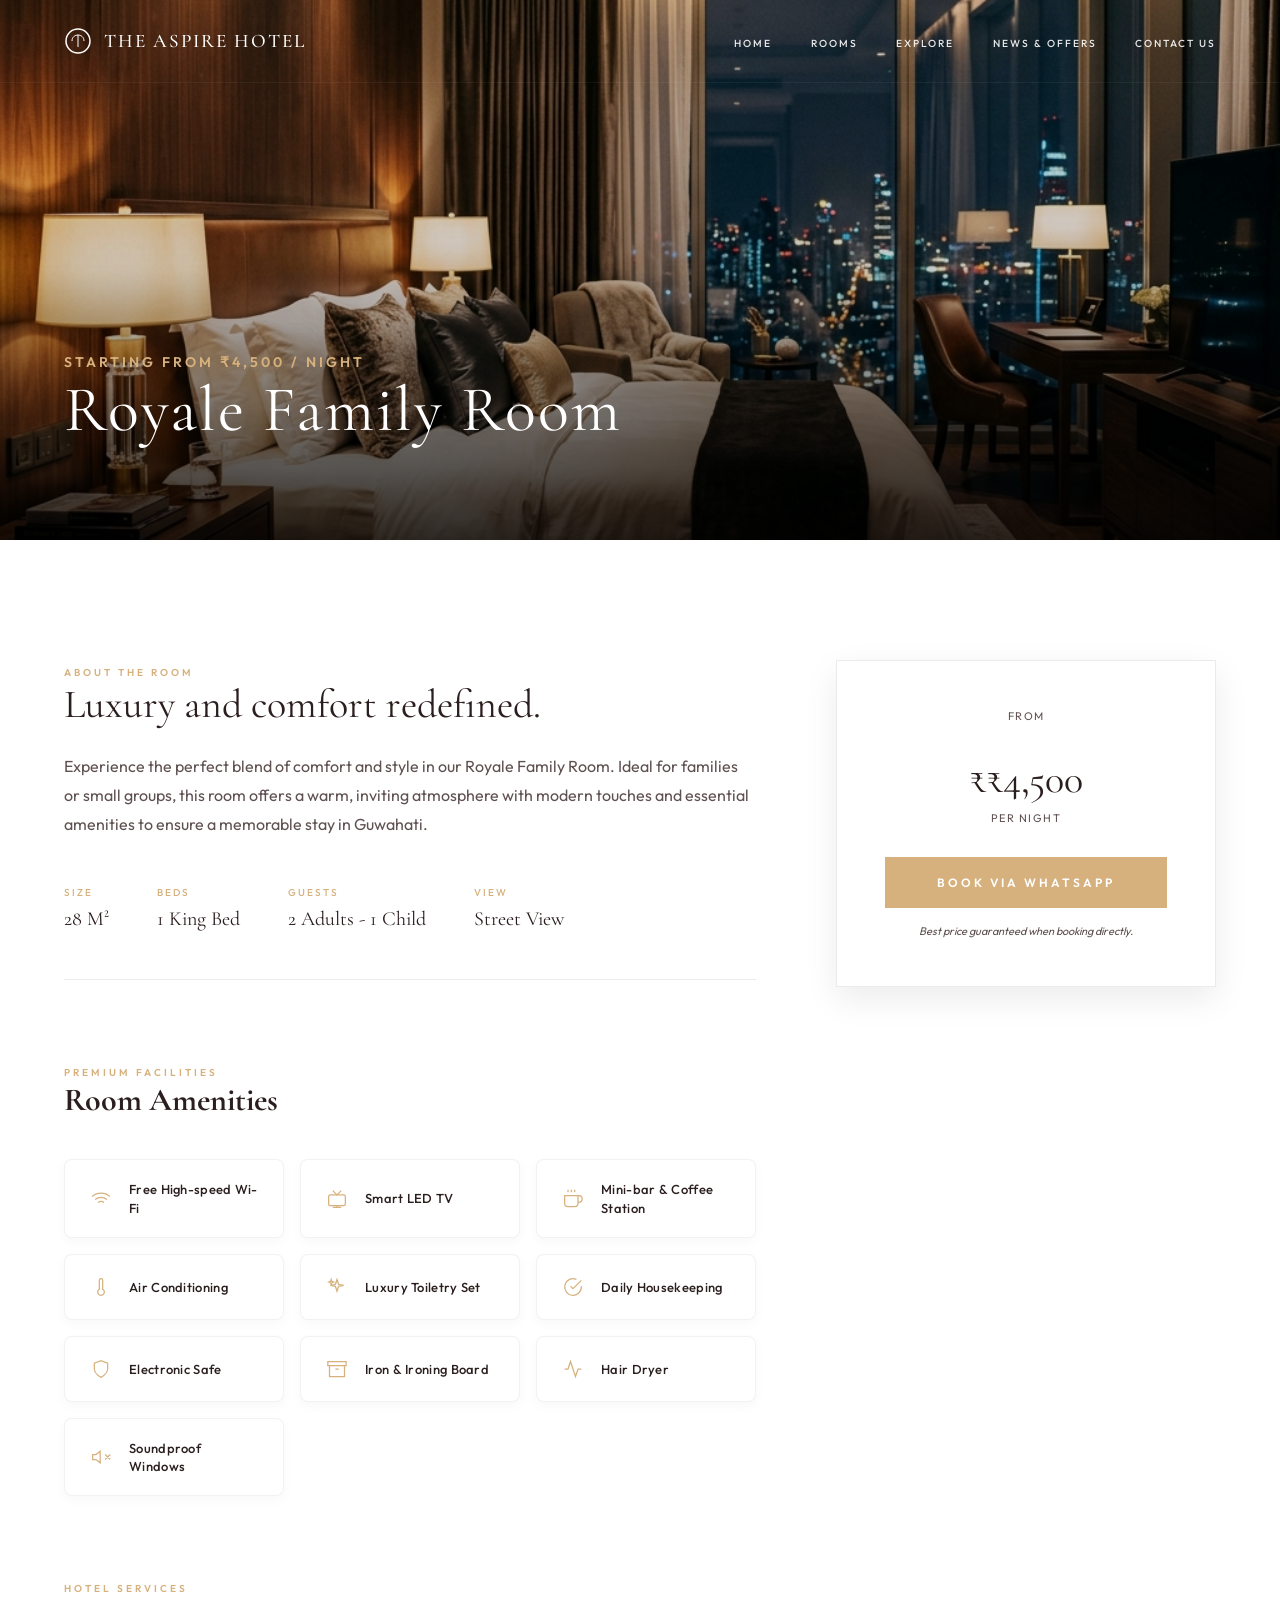
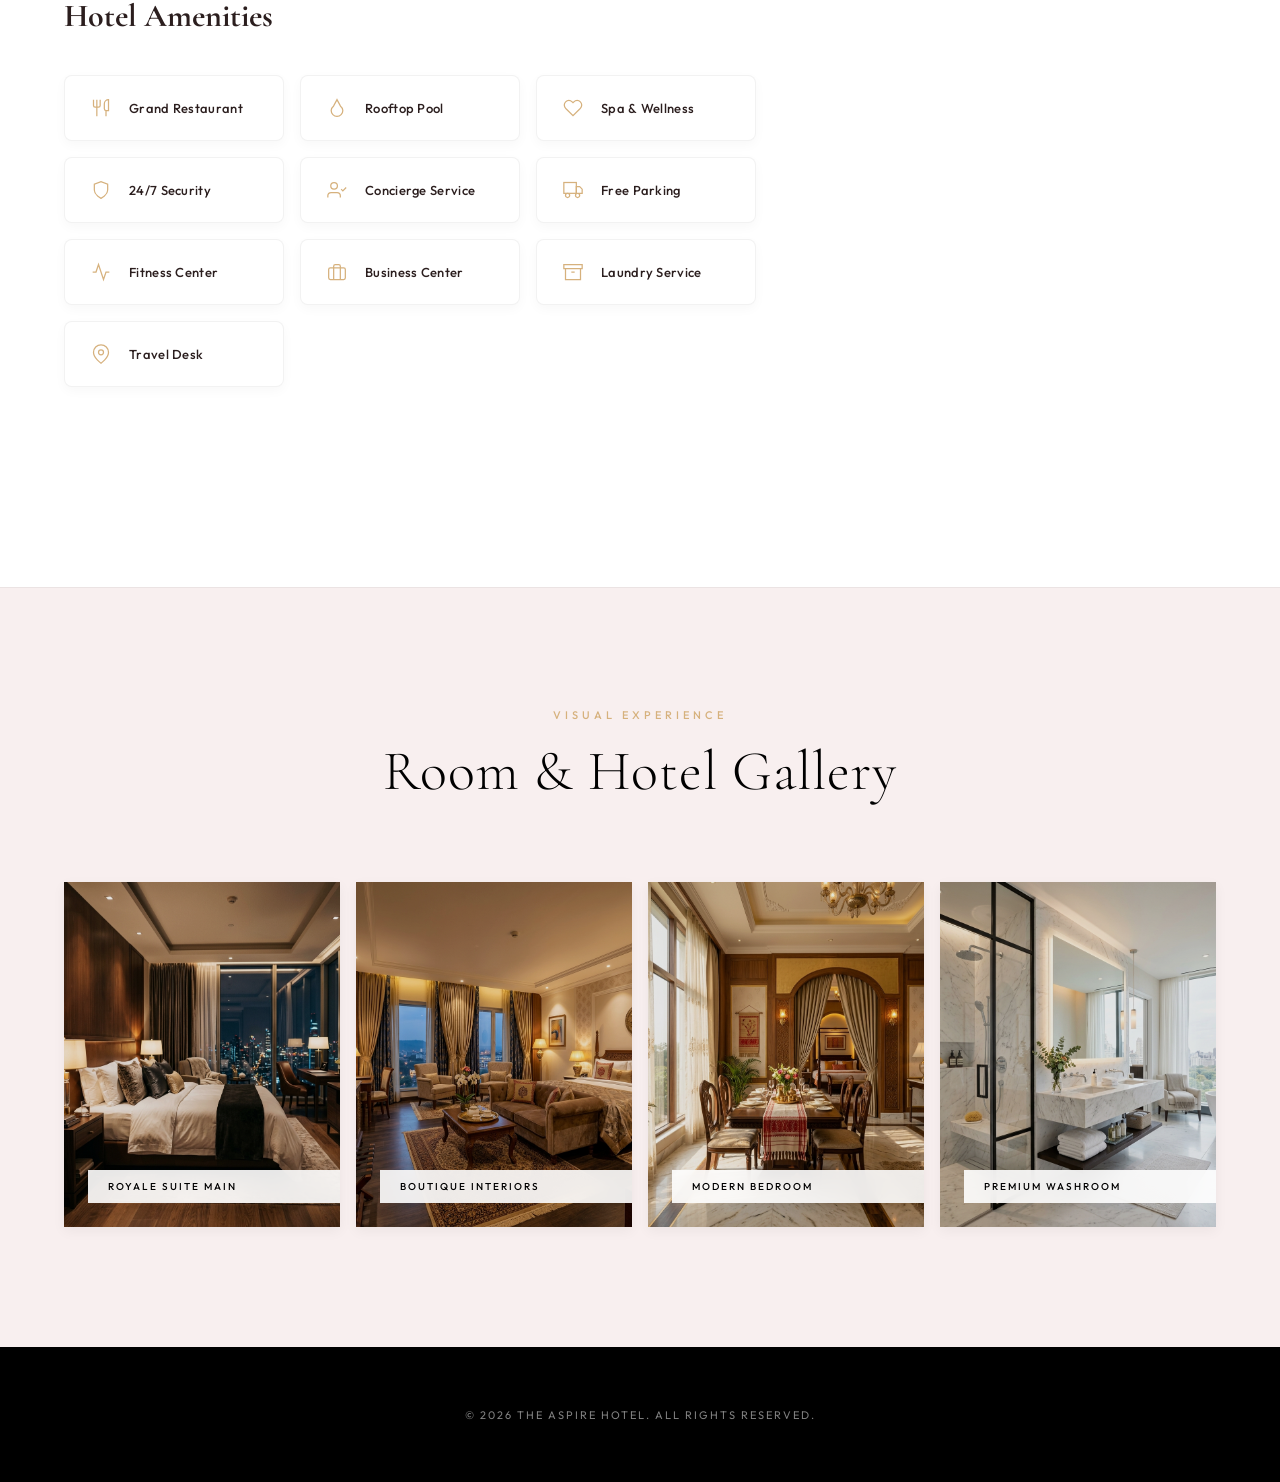
==== commit 977514a6: "new" ====
--- a/room-details.html
+++ b/room-details.html
@@ -134,6 +134,21 @@
             </div>
           </div>
         </div>
+        
+        <!-- Sidebar / Booking Section -->
+        <aside class="details-sidebar">
+          <div class="booking-card reveal">
+            <span class="booking-unit">From</span>
+            <div class="booking-price">₹<span id="booking-price"></span></div>
+            <span class="booking-unit">Per Night</span>
+            
+            <a href="https://wa.me/919957173362" target="_blank" class="btn-book-large">
+              BOOK VIA WHATSAPP
+            </a>
+            
+            <p class="booking-note">Best price guaranteed when booking directly.</p>
+          </div>
+        </aside>
       </div>
     </main>
 
--- a/style.css
+++ b/style.css
@@ -22,13 +22,13 @@
   --shadow-md: 0 12px 32px rgba(0, 0, 0, 0.08);
 
   /* Fluid Sizing & Typography */
-  --space-unit: clamp(1rem, 2vw, 2rem);
-  --section-padding: clamp(60px, 10vw, 120px);
-  --container-px: clamp(24px, 5vw, 64px);
-
-  --h1-size: clamp(40px, 8vw, 90px);
-  --h2-size: clamp(32px, 5vw, 56px);
-  --h3-size: clamp(24px, 3vw, 32px);
+  --space-unit: clamp(0.75rem, 2vw, 2rem);
+  --section-padding: clamp(40px, 8vw, 120px);
+  --container-px: clamp(16px, 5vw, 64px);
+
+  --h1-size: clamp(32px, 8vw, 90px);
+  --h2-size: clamp(28px, 5vw, 56px);
+  --h3-size: clamp(22px, 3vw, 32px);
   --body-size: clamp(14px, 1.1vw, 16px);
 }
 
@@ -1713,21 +1713,11 @@
   .room-image-pane {
     min-height: 350px;
     order: -1;
+    flex-basis: auto;
   }
   .room-info-pane {
     flex-basis: auto;
-  }
-}
-
-/* ── MOBILE & ZOOM OPTIMIZATION ── */
-@media (max-width: 1100px) {
-  .room-card-large {
-    flex-direction: column;
-  }
-  .room-image-pane {
-    flex-basis: auto;
-    min-height: 400px;
-    order: -1;
+    padding: 32px 24px;
   }
 }
 
@@ -1748,11 +1738,11 @@
   .features-grid {
     flex-wrap: wrap;
     justify-content: center;
-    gap: 40px;
+    gap: 32px;
   }
 
   .feature-item {
-    flex: 1 1 200px;
+    flex: 1 1 240px;
   }
   .nav-hamburger span {
     background: var(--text-main);
@@ -1762,11 +1752,14 @@
   }
 
   .welcome-visuals {
-    min-height: 400px;
+    min-height: auto;
+    gap: 12px;
   }
   .img-stagger-1,
   .img-stagger-2 {
-    height: 350px;
+    height: clamp(250px, 40vw, 400px);
+    transform: none;
+    width: 50%;
   }
 
   .gallery-grid {
@@ -1777,16 +1770,30 @@
     height: 300px;
   }
 
-  .collection-slider .slider-slide {
-    padding: 0 40px;
-  }
   .collection-slider .slider-arrow {
+    width: 44px;
+    height: 44px;
     background: #fff;
     box-shadow: var(--shadow-sm);
+    top: auto !important;
+    bottom: 20px !important; /* Move to bottom of the padded area */
+    transform: none !important;
+  }
+  .collection-slider .slider-arrow.prev { left: calc(50% - 60px) !important; }
+  .collection-slider .slider-arrow.next { right: calc(50% - 60px) !important; }
+
+  .collection-slider {
+    margin-bottom: 40px;
+    padding-bottom: 80px !important; /* Add space for the arrows within the overflow area */
+    overflow: hidden; 
+  }
+
+  .collection-slider .slider-slide {
+    padding: 0 16px;
   }
 
   .facilities-visual {
-    height: 400px;
+    height: 350px;
     width: 100%;
   }
 }
@@ -1818,6 +1825,16 @@
 @media (max-width: 480px) {
   .room-details-grid {
     grid-template-columns: 1fr;
+    gap: 16px;
+  }
+  .room-actions-large {
+    flex-direction: column;
+    gap: 12px;
+  }
+  .room-actions-large .btn-book-now,
+  .room-actions-large .btn-view-room {
+    width: 100%;
+    justify-content: center;
   }
   .footer-bottom {
     flex-direction: column;
@@ -1827,6 +1844,14 @@
   .legal-links {
     justify-content: center;
     gap: 16px;
+  }
+  .footer-grid {
+    grid-template-columns: 1fr;
+    gap: 40px;
+    text-align: center;
+  }
+  .footer-links {
+    align-items: center;
   }
 }
 
@@ -2147,12 +2172,15 @@
   }
   .details-grid {
     grid-template-columns: 1fr;
-    gap: 60px;
+    gap: 40px;
   }
   .details-sidebar {
     position: static;
-    max-width: 500px;
-    margin: 0 auto;
+    max-width: 100%;
+    margin: 0;
+  }
+  .booking-card {
+    padding: 32px 24px;
   }
 }
 
@@ -2161,10 +2189,12 @@
     grid-template-columns: 1fr;
   }
   .details-stats {
-    gap: 32px;
+    gap: 24px;
+    margin-bottom: 40px;
+    padding-bottom: 24px;
   }
   .stat-box {
-    flex: 1 1 40%;
+    flex: 1 1 calc(50% - 12px);
   }
 }
 
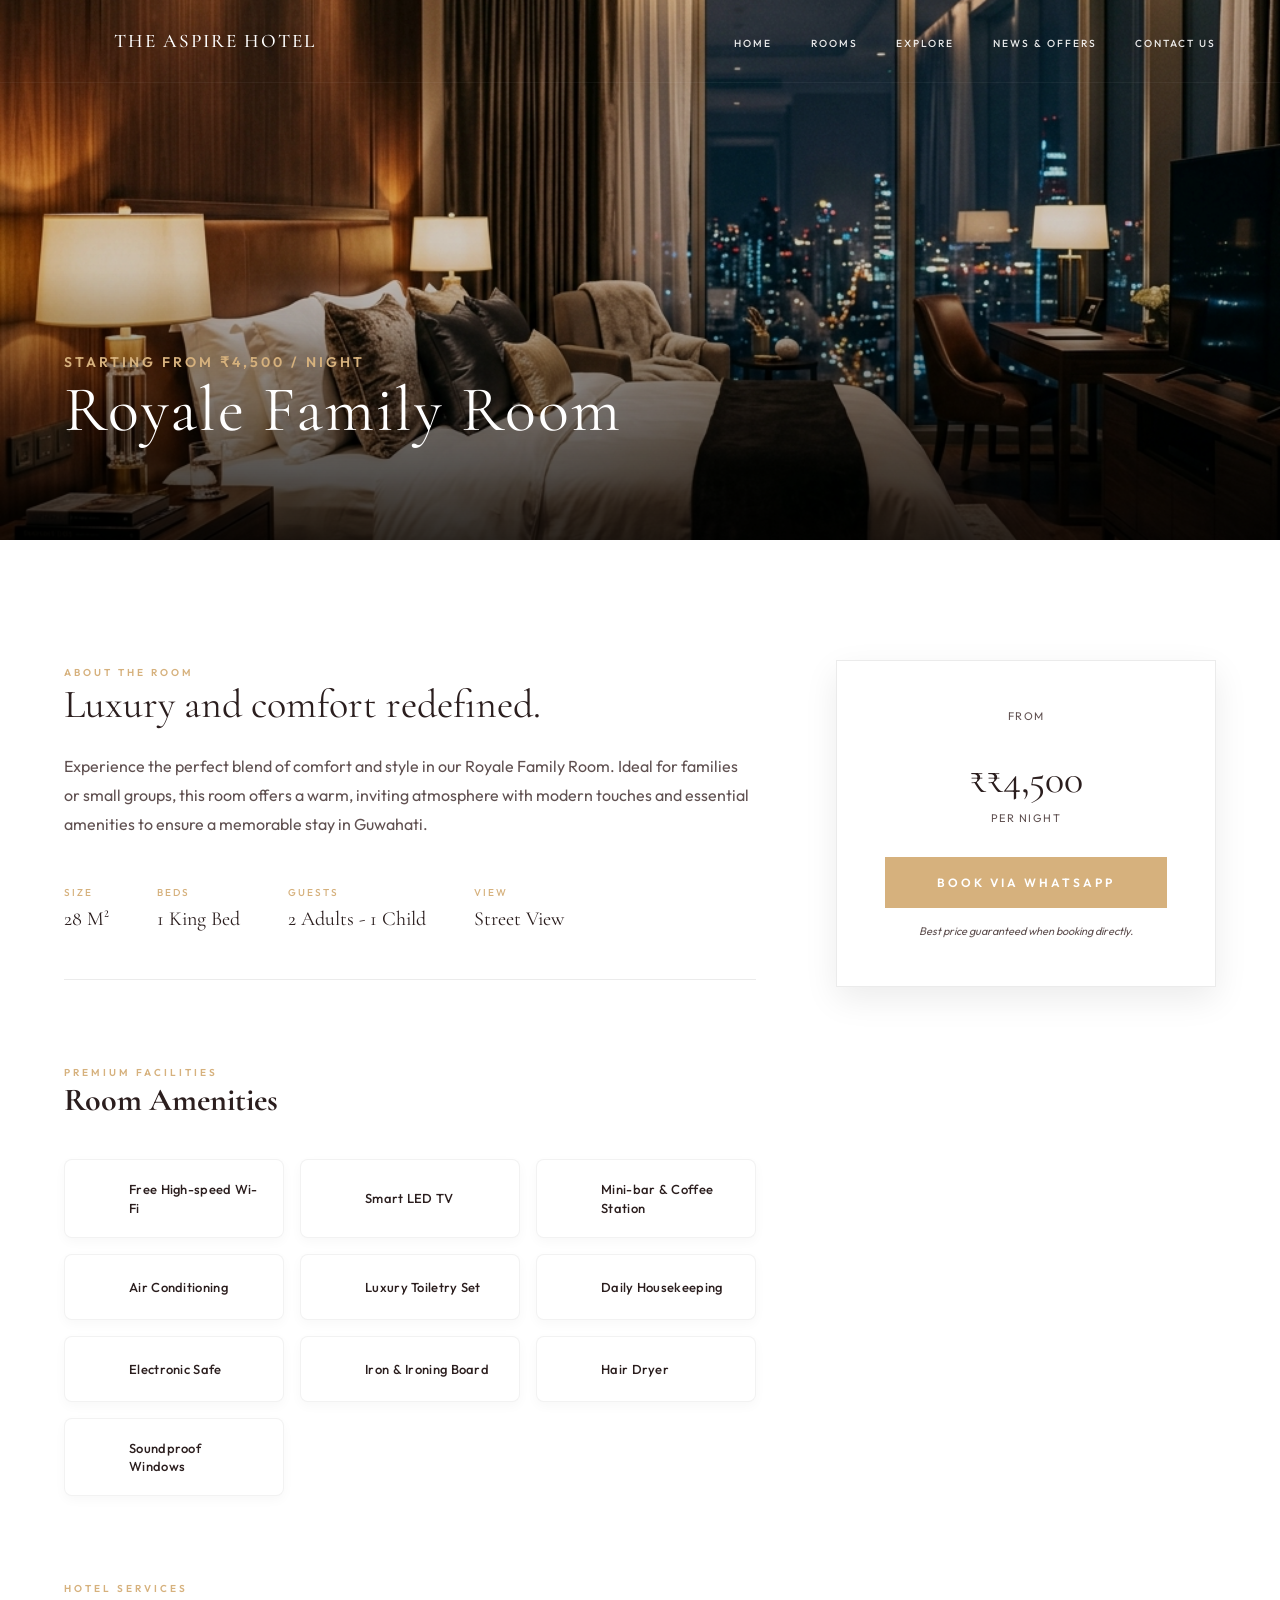
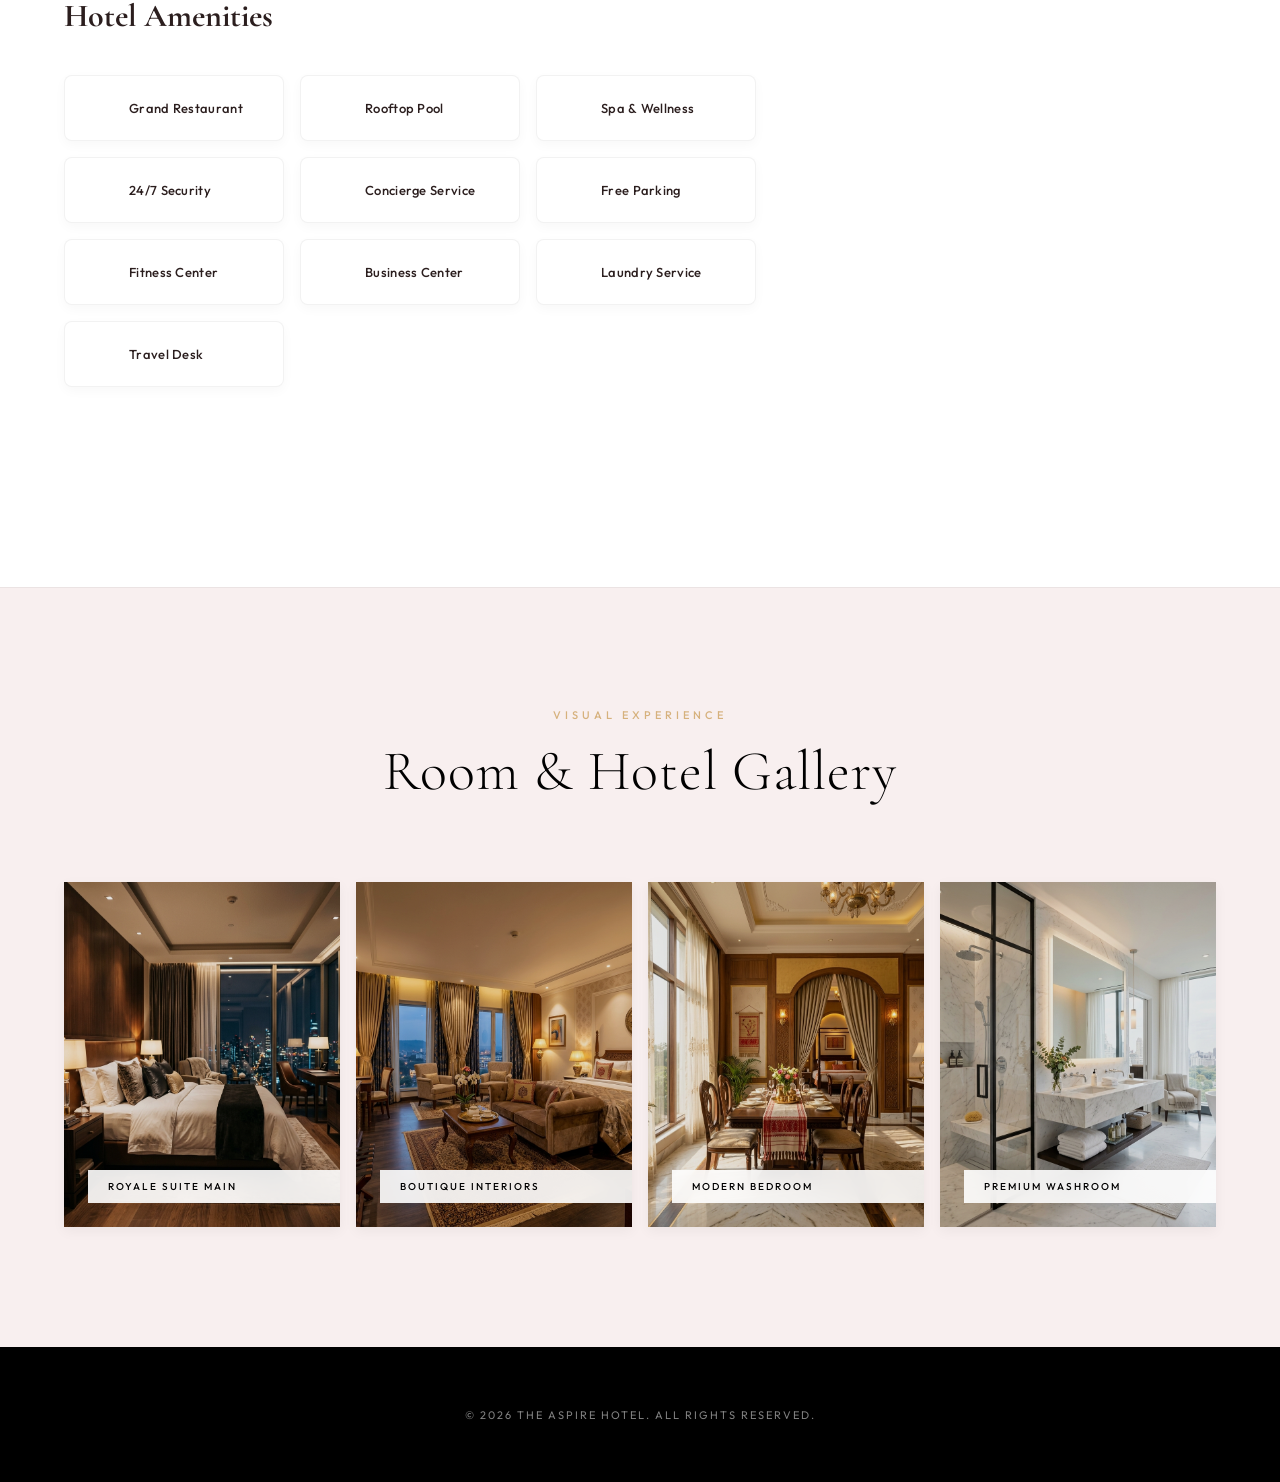
==== commit 9e401cee: "new" ====
--- a/room-details.html
+++ b/room-details.html
@@ -5,34 +5,14 @@
     <meta name="viewport" content="width=device-width, initial-scale=1.0" />
     <title>Room Details – The Aspire Hotel</title>
     <link rel="stylesheet" href="./style.css" />
+    <!-- Phosphor Icons -->
+    <script src="https://unpkg.com/@phosphor-icons/web@2.1.1"></script>
   </head>
   <body>
     <!-- NAV (Glassmorphism) -->
     <nav id="main-nav" class="scrolled">
       <a href="./index.html#home" class="nav-logo">
-        <svg viewBox="0 0 28 28" fill="none" xmlns="http://www.w3.org/2000/svg">
-          <circle
-            cx="14"
-            cy="14"
-            r="12"
-            stroke="currentColor"
-            stroke-width="1.5"
-          />
-          <path
-            d="M8 14 C8 10 11 8 14 8 C17 8 20 10 20 14"
-            stroke="currentColor"
-            stroke-width="1"
-            fill="none"
-          />
-          <line
-            x1="14"
-            y1="8"
-            x2="14"
-            y2="20"
-            stroke="currentColor"
-            stroke-width="1"
-          />
-        </svg>
+        <i class="ph ph-sketch-logo" style="font-size: 28px; margin-right: 10px;"></i>
         The Aspire Hotel
       </a>
       <ul class="nav-links">
@@ -183,6 +163,11 @@
       <button class="lightbox-next">&rsaquo;</button>
     </div>
 
+    <!-- BACK TO TOP BUTTON -->
+    <button id="back-to-top" class="back-to-top" aria-label="Back to top">
+      <i class="ph ph-caret-up"></i>
+    </button>
+
     <!-- Scripts -->
     <script src="./roomsData.js"></script>
     <script src="./script.js"></script>
--- a/style.css
+++ b/style.css
@@ -144,9 +144,11 @@
   color: var(--text-main);
 }
 
-.nav-logo svg {
+.nav-logo svg,
+.nav-logo .ph {
   width: 28px !important;
   height: 28px !important;
+  font-size: 28px;
   flex-shrink: 0;
   transition: transform 0.3s ease;
 }
@@ -301,6 +303,12 @@
   color: var(--gold);
 }
 
+/* Phosphor Icons Base Style */
+.ph {
+  vertical-align: middle;
+  line-height: 1;
+}
+
 .mobile-menu-overlay {
   position: fixed;
   inset: 0;
@@ -699,9 +707,11 @@
   transition: transform 0.4s ease;
 }
 
-.feature-icon svg {
+.feature-icon svg,
+.feature-icon .ph {
   width: 56px !important;
   height: 56px !important;
+  font-size: 56px;
   display: block;
 }
 
@@ -1163,9 +1173,11 @@
   color: #34e0a1; /* TripAdvisor Green */
 }
 
-.rating-logo svg {
+.rating-logo svg,
+.rating-logo .ph {
   width: 32px !important;
   height: 32px !important;
+  font-size: 32px;
   display: block;
 }
 
@@ -1304,9 +1316,11 @@
   gap: 12px;
 }
 
-.detail-item svg {
+.detail-item svg,
+.detail-item .ph {
   width: 22px !important;
   height: 22px !important;
+  font-size: 22px;
   color: var(--gold);
   opacity: 0.8;
   flex-shrink: 0;
@@ -1417,9 +1431,11 @@
   right: 0;
 }
 
-.collection-slider .slider-arrow svg {
+.collection-slider .slider-arrow svg,
+.collection-slider .slider-arrow .ph {
   width: 24px;
   height: 24px;
+  font-size: 24px;
 }
 
 .facilities-section {
@@ -2482,3 +2498,55 @@
     right: 10px;
   }
 }
+
+/* ── BACK TO TOP ── */
+.back-to-top {
+  position: fixed;
+  bottom: 30px;
+  right: 30px;
+  width: 50px;
+  height: 50px;
+  background: var(--gold);
+  color: #fff;
+  border: none;
+  border-radius: 50%;
+  display: flex;
+  align-items: center;
+  justify-content: center;
+  cursor: pointer;
+  z-index: 2000;
+  opacity: 0;
+  visibility: hidden;
+  transition: all 0.4s cubic-bezier(0.19, 1, 0.22, 1);
+  box-shadow: 0 10px 20px rgba(0, 0, 0, 0.15);
+}
+
+.back-to-top.visible {
+  opacity: 1;
+  visibility: visible;
+  transform: translateY(0);
+}
+
+.back-to-top:not(.visible) {
+  transform: translateY(20px);
+}
+
+.back-to-top:hover {
+  background: var(--gold-dark);
+  transform: translateY(-5px);
+  box-shadow: 0 15px 30px rgba(0, 0, 0, 0.2);
+}
+
+.back-to-top svg {
+  width: 24px;
+  height: 24px;
+}
+
+@media (max-width: 768px) {
+  .back-to-top {
+    bottom: 20px;
+    right: 20px;
+    width: 44px;
+    height: 44px;
+  }
+}
